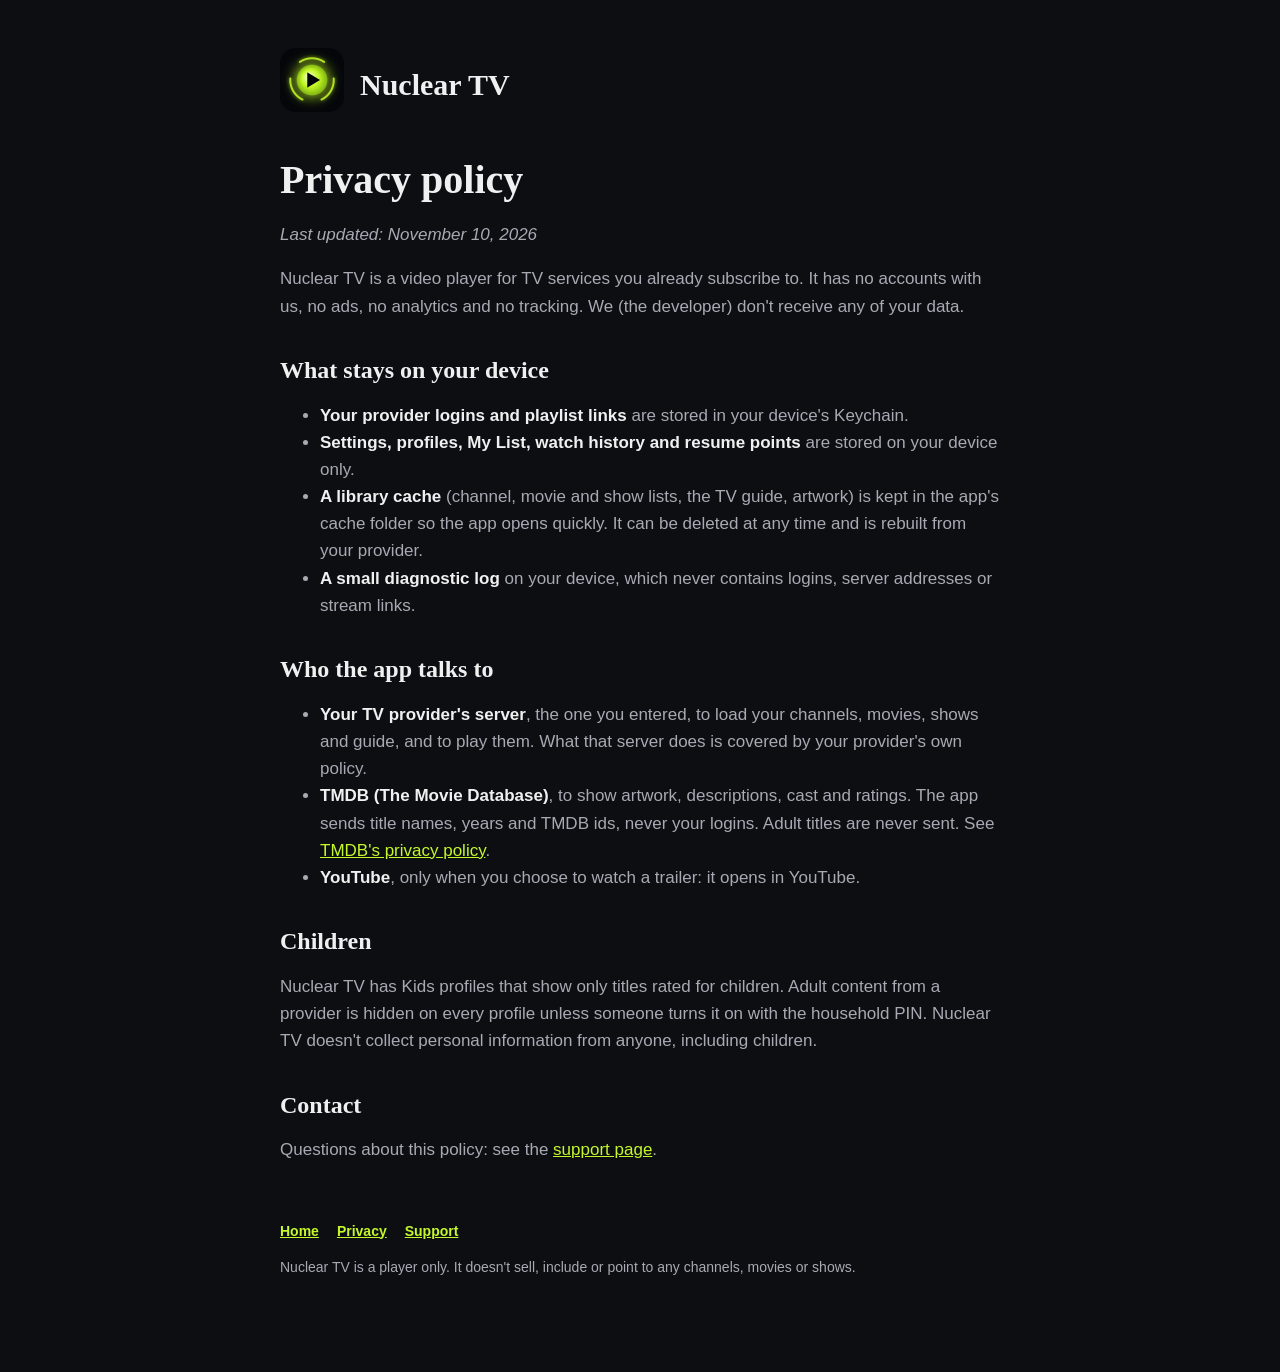
==== privacy.html @ 4e7b7b4c "Nuclear TV public pages: home, privacy policy, support, App Review demo playlist Co-Authored-By: Cla" ====
<!doctype html>
<html lang="en"><head><meta charset="utf-8"><meta name="viewport" content="width=device-width, initial-scale=1">
<title>Privacy policy · Nuclear TV</title><link rel="stylesheet" href="style.css"><link rel="icon" href="icon.png"></head>
<body><main>
<header><a href="./"><img src="icon.png" alt=""></a><a class="brand" href="./">Nuclear TV</a></header>
<h1>Privacy policy</h1>
<p><em>Last updated: November 10, 2026</em></p>
<p>Nuclear TV is a video player for TV services you already subscribe to. It has no accounts with us, no ads, no
analytics and no tracking. We (the developer) don't receive any of your data.</p>
<h2>What stays on your device</h2>
<ul>
<li><strong>Your provider logins and playlist links</strong> are stored in your device's Keychain.</li>
<li><strong>Settings, profiles, My List, watch history and resume points</strong> are stored on your device only.</li>
<li><strong>A library cache</strong> (channel, movie and show lists, the TV guide, artwork) is kept in the app's cache folder
so the app opens quickly. It can be deleted at any time and is rebuilt from your provider.</li>
<li><strong>A small diagnostic log</strong> on your device, which never contains logins, server addresses or stream links.</li>
</ul>
<h2>Who the app talks to</h2>
<ul>
<li><strong>Your TV provider's server</strong>, the one you entered, to load your channels, movies, shows and guide, and to
play them. What that server does is covered by your provider's own policy.</li>
<li><strong>TMDB (The Movie Database)</strong>, to show artwork, descriptions, cast and ratings. The app sends title names,
years and TMDB ids, never your logins. Adult titles are never sent. See
<a href="https://www.themoviedb.org/privacy-policy">TMDB's privacy policy</a>.</li>
<li><strong>YouTube</strong>, only when you choose to watch a trailer: it opens in YouTube.</li>
</ul>
<h2>Children</h2>
<p>Nuclear TV has Kids profiles that show only titles rated for children. Adult content from a provider is hidden on
every profile unless someone turns it on with the household PIN. Nuclear TV doesn't collect personal information from
anyone, including children.</p>
<h2>Contact</h2>
<p>Questions about this policy: see the <a href="support.html">support page</a>.</p>
<footer><span class="links"><a href="./">Home</a><a href="privacy.html">Privacy</a><a href="support.html">Support</a></span><p>Nuclear TV is a player only. It doesn't sell, include or point to any channels, movies or shows.</p></footer>
</main></body></html>
---- style.css ----
:root { --ink: #0D0E12; --surface: #16181E; --hairline: rgba(255,255,255,.08); --text: rgba(255,255,255,.94);
        --secondary: #A7AAB3; --accent: #C4F82A; }
* { box-sizing: border-box; }
body { margin: 0; background: var(--ink); color: var(--text);
       font: 17px/1.6 -apple-system, BlinkMacSystemFont, "SF Pro Text", "Helvetica Neue", Arial, sans-serif; }
main { max-width: 760px; margin: 0 auto; padding: 48px 20px 80px; }
header { display: flex; align-items: center; gap: 16px; margin-bottom: 36px; }
header img { width: 64px; height: 64px; border-radius: 15px; }
header a { color: var(--text); text-decoration: none; }
.brand { font: 600 30px/1.1 "New York", "Iowan Old Style", Georgia, serif; }
h1, h2 { font-family: "New York", "Iowan Old Style", Georgia, serif; font-weight: 600; line-height: 1.2; }
h1 { font-size: 40px; margin: 0 0 8px; }
h2 { font-size: 24px; margin: 36px 0 8px; }
p, li { color: var(--secondary); }
strong { color: var(--text); }
a { color: var(--accent); }
.card { background: var(--surface); border: 1px solid var(--hairline); border-radius: 16px; padding: 20px 24px; margin: 20px 0; }
.links a { display: inline-block; margin-right: 18px; font-weight: 600; }
code { background: var(--surface); border: 1px solid var(--hairline); border-radius: 6px; padding: 1px 6px; color: var(--text);
       word-break: break-all; }
footer { margin-top: 56px; font-size: 14px; color: var(--secondary); }
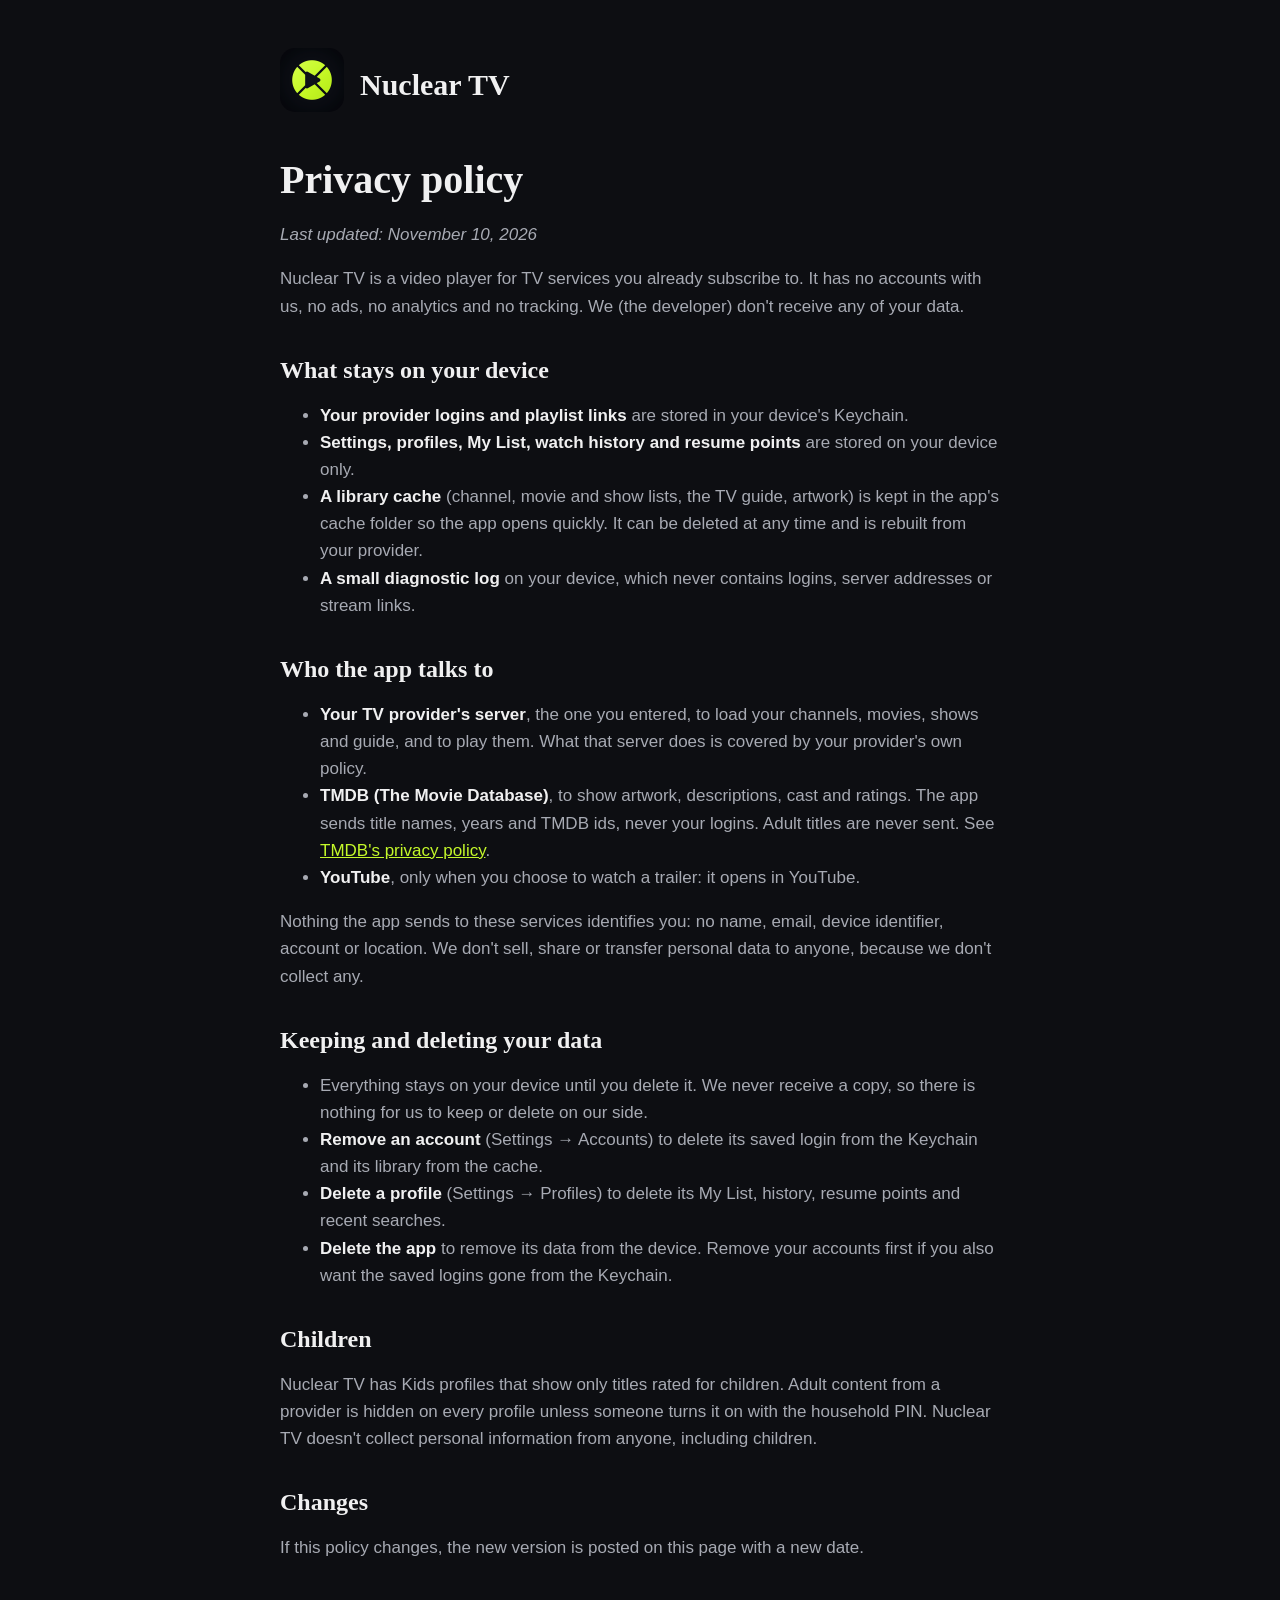
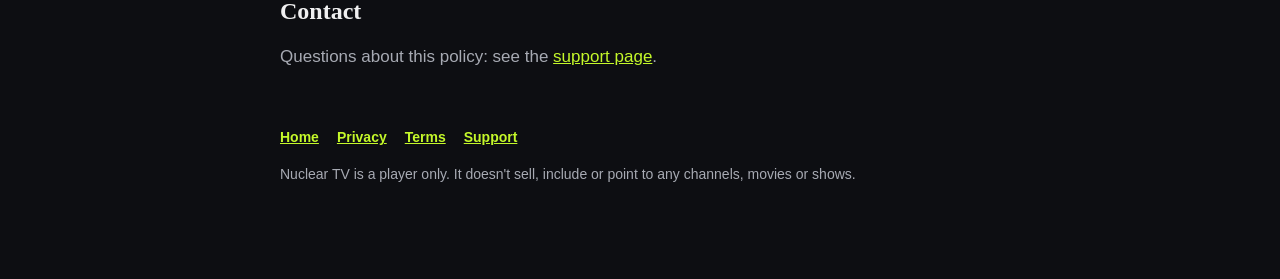
==== commit d441dba4: "Privacy policy: retention and deletion, no sharing; terms of use page Co-Authored-By: Claude Opus 5." ====
--- a/privacy.html
+++ b/privacy.html
@@ -24,11 +24,25 @@
 <a href="https://www.themoviedb.org/privacy-policy">TMDB's privacy policy</a>.</li>
 <li><strong>YouTube</strong>, only when you choose to watch a trailer: it opens in YouTube.</li>
 </ul>
+<p>Nothing the app sends to these services identifies you: no name, email, device identifier, account or location.
+We don't sell, share or transfer personal data to anyone, because we don't collect any.</p>
+<h2>Keeping and deleting your data</h2>
+<ul>
+<li>Everything stays on your device until you delete it. We never receive a copy, so there is nothing for us to keep or
+delete on our side.</li>
+<li><strong>Remove an account</strong> (Settings → Accounts) to delete its saved login from the Keychain and its library
+from the cache.</li>
+<li><strong>Delete a profile</strong> (Settings → Profiles) to delete its My List, history, resume points and recent searches.</li>
+<li><strong>Delete the app</strong> to remove its data from the device. Remove your accounts first if you also want the
+saved logins gone from the Keychain.</li>
+</ul>
 <h2>Children</h2>
 <p>Nuclear TV has Kids profiles that show only titles rated for children. Adult content from a provider is hidden on
 every profile unless someone turns it on with the household PIN. Nuclear TV doesn't collect personal information from
 anyone, including children.</p>
+<h2>Changes</h2>
+<p>If this policy changes, the new version is posted on this page with a new date.</p>
 <h2>Contact</h2>
 <p>Questions about this policy: see the <a href="support.html">support page</a>.</p>
-<footer><span class="links"><a href="./">Home</a><a href="privacy.html">Privacy</a><a href="support.html">Support</a></span><p>Nuclear TV is a player only. It doesn't sell, include or point to any channels, movies or shows.</p></footer>
+<footer><span class="links"><a href="./">Home</a><a href="privacy.html">Privacy</a><a href="terms.html">Terms</a><a href="support.html">Support</a></span><p>Nuclear TV is a player only. It doesn't sell, include or point to any channels, movies or shows.</p></footer>
 </main></body></html>
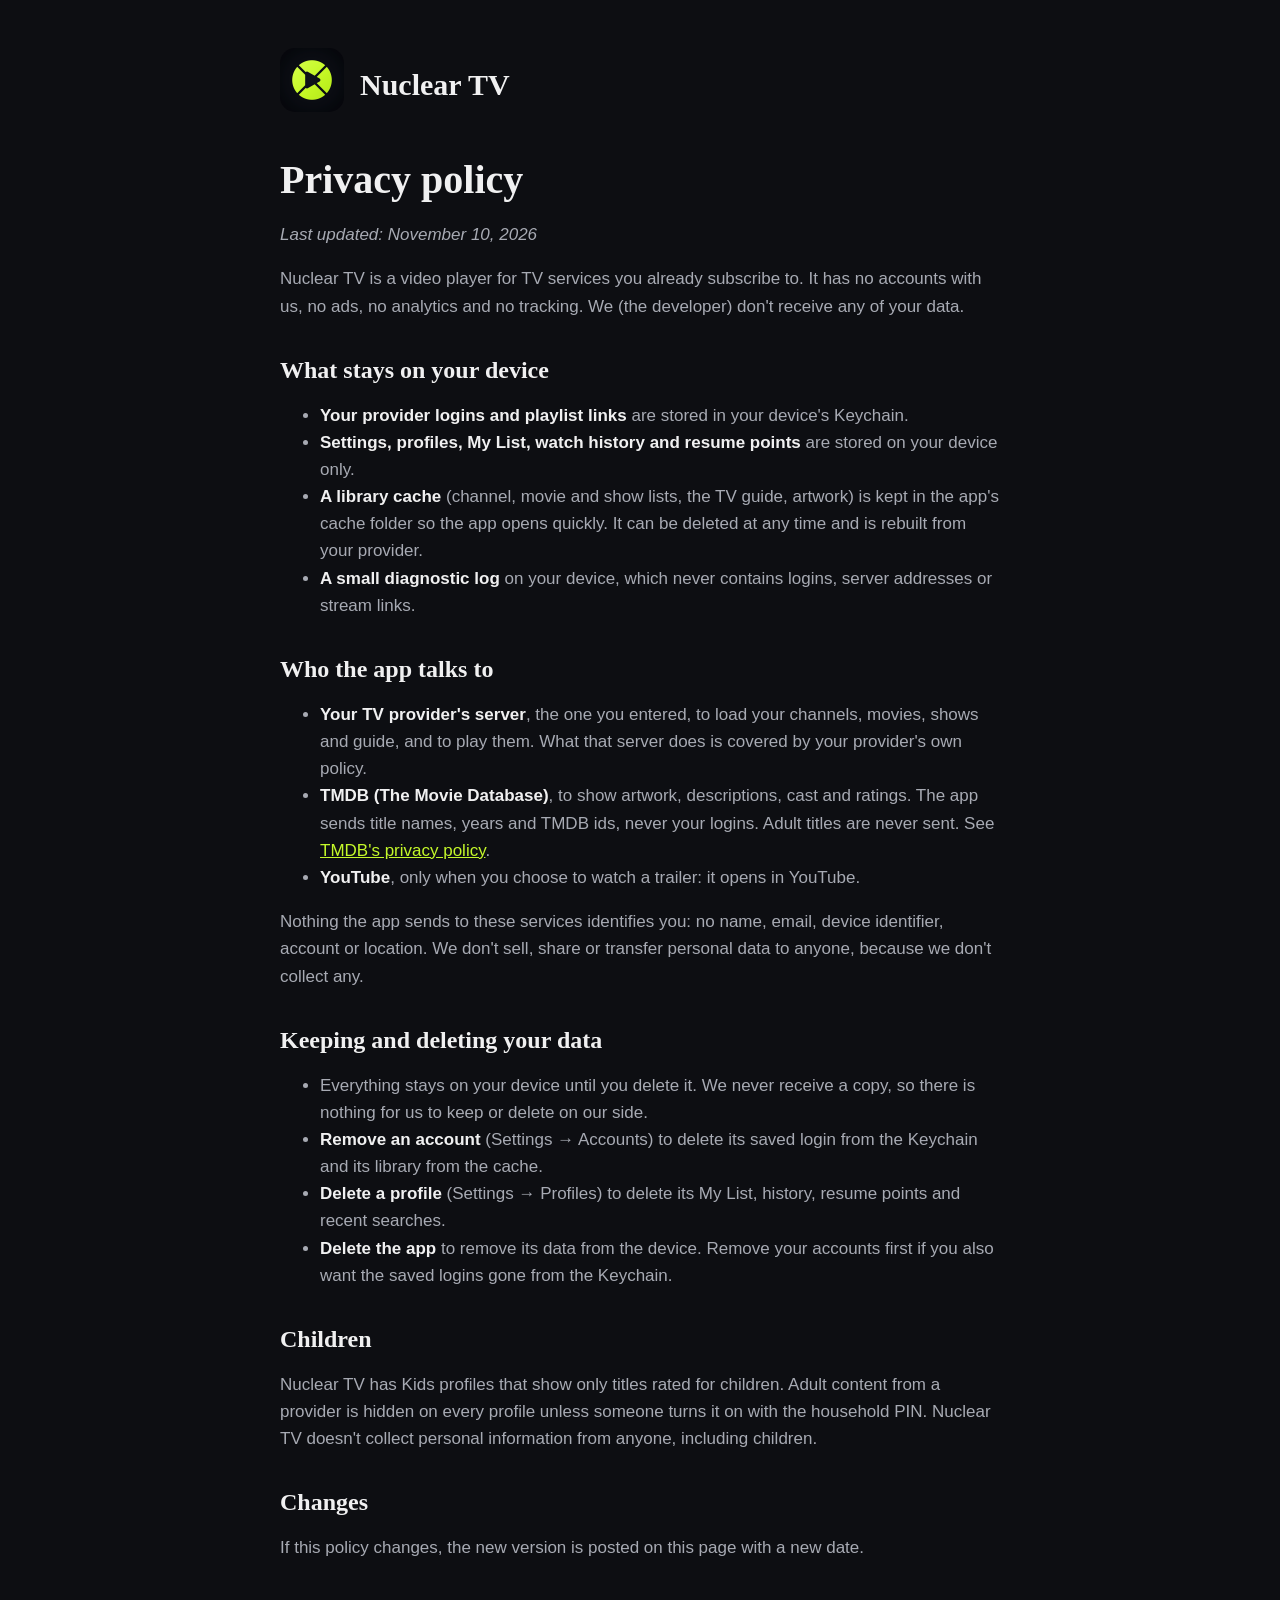
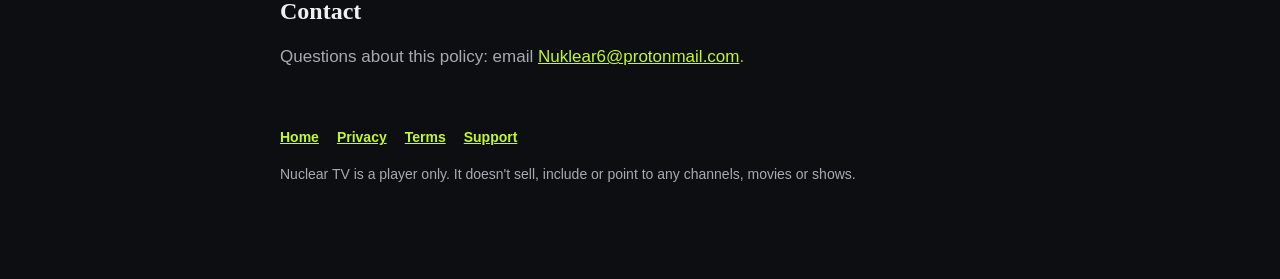
==== commit ecdf8fc0: "Support email on the support, privacy and terms pages Co-Authored-By: Claude Opus 5.5 <noreply@anthr" ====
--- a/privacy.html
+++ b/privacy.html
@@ -43,6 +43,6 @@
 <h2>Changes</h2>
 <p>If this policy changes, the new version is posted on this page with a new date.</p>
 <h2>Contact</h2>
-<p>Questions about this policy: see the <a href="support.html">support page</a>.</p>
+<p>Questions about this policy: email <a href="mailto:Nuklear6@protonmail.com">Nuklear6@protonmail.com</a>.</p>
 <footer><span class="links"><a href="./">Home</a><a href="privacy.html">Privacy</a><a href="terms.html">Terms</a><a href="support.html">Support</a></span><p>Nuclear TV is a player only. It doesn't sell, include or point to any channels, movies or shows.</p></footer>
 </main></body></html>
